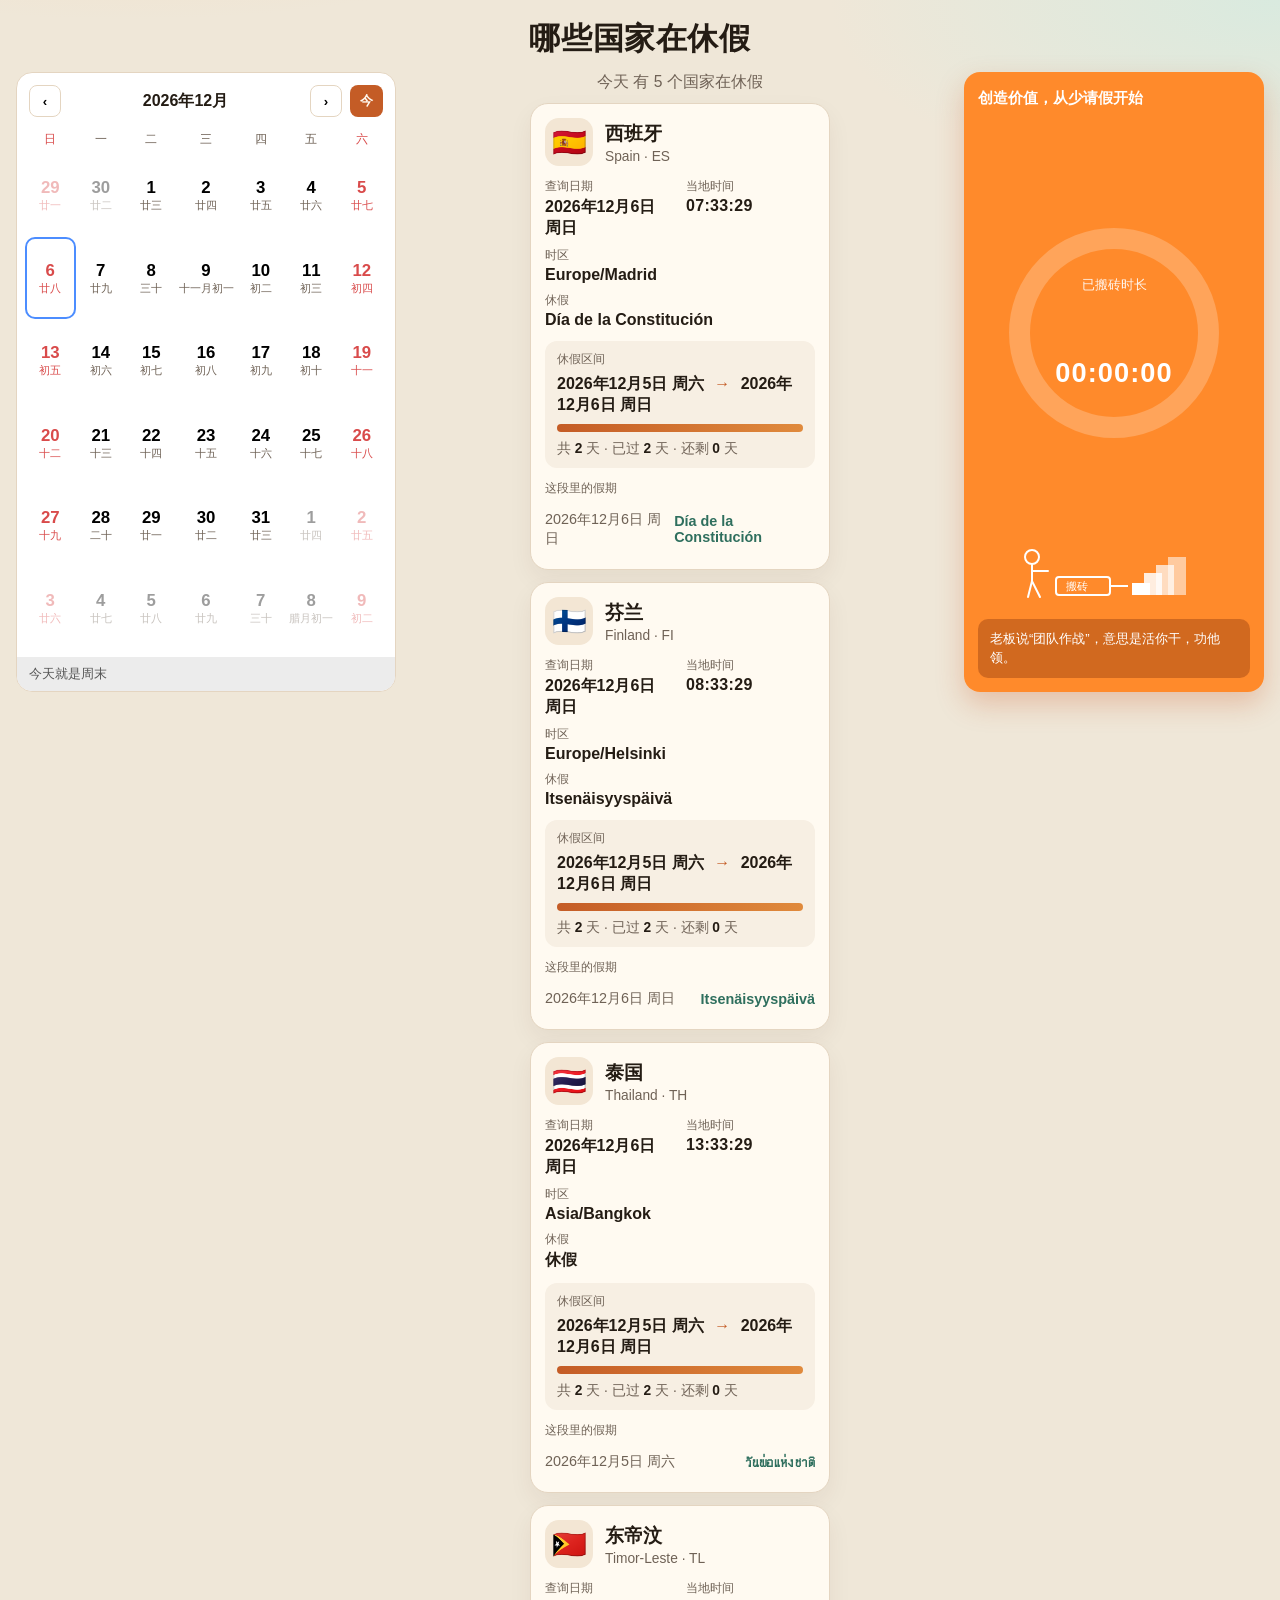
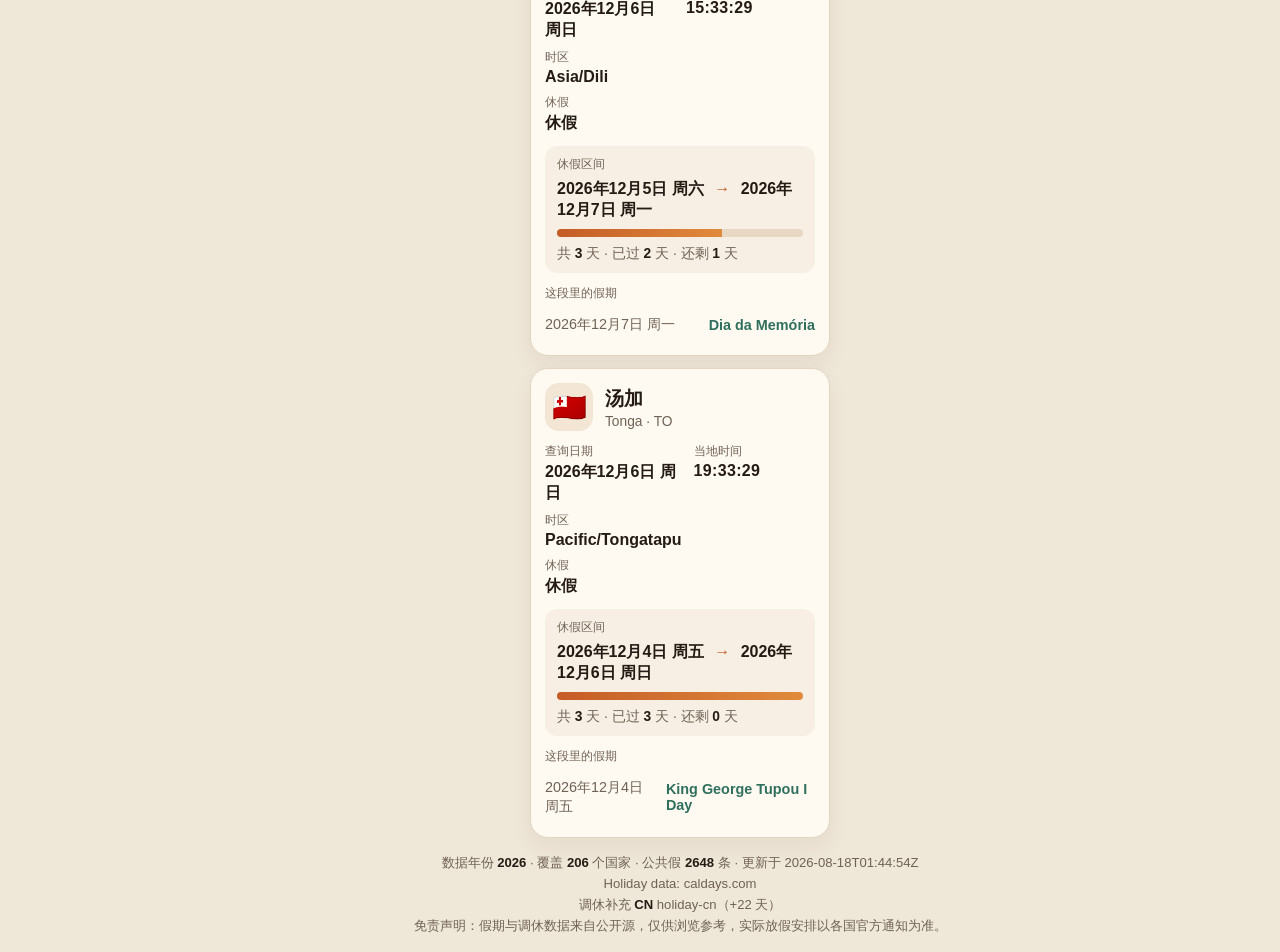
==== web/index.html @ ad93bbd3 "Publish brickcal: holiday calendar extension with work-hour tracking. Co-authored-by: Cursor <cursor" ====
<!doctype html>
<html lang="zh-CN">
  <head>
    <meta charset="utf-8" />
    <meta name="viewport" content="width=device-width, initial-scale=1" />
    <title>今天谁在休假 · 砖历</title>
    <style>
      :root {
        --bg: #efe7d8;
        --ink: #241c14;
        --muted: #6f6256;
        --paper: #fffaf1;
        --line: #e4d5c1;
        --accent: #c45c26;
        --accent-2: #2f6f5e;
        --cal-w: 380px;
        --cal-h: 620px;
        --work-w: 300px;
        --work-h: 620px;
        --side-gap: 16px;
        --side-top: 72px;
        --card-w: 300px;
        --card-h: 360px;
        --card-gap: 12px;
        --weekend: #d94b4b;
      }
      * { box-sizing: border-box; }
      html, body { min-height: 100%; }
      body {
        margin: 0;
        color: var(--ink);
        font-family: "Segoe UI", "PingFang SC", "Microsoft YaHei", sans-serif;
        background:
          radial-gradient(1200px 500px at 10% -10%, #f7d9b8 0%, transparent 55%),
          radial-gradient(900px 400px at 100% 0%, #d9eadf 0%, transparent 50%),
          var(--bg);
      }
      .page {
        min-height: 100vh;
        display: flex;
        flex-direction: column;
      }
      .hero {
        flex: 0 0 auto;
        padding: 18px 20px 12px;
        text-align: center;
      }
      h1 { margin: 0; font-size: clamp(1.5rem, 2.4vw, 2.1rem); letter-spacing: 0.02em; }
      #status, #meta { color: var(--muted); }
      #status { margin: 0 0 10px; font-size: 0.98rem; text-align: center; }
      .board {
        flex: 1 1 auto;
        width: 100%;
        padding: 0 calc(var(--side-gap) + var(--work-w) + 14px) 0 calc(var(--side-gap) + var(--cal-w) + 14px);
      }
      .col-cal,
      .col-work {
        position: fixed;
        top: var(--side-top);
        z-index: 3;
        display: flex;
        flex-direction: column;
      }
      .col-cal {
        left: var(--side-gap);
        width: var(--cal-w);
        height: var(--cal-h);
      }
      .col-work {
        right: var(--side-gap);
        width: var(--work-w);
        height: var(--work-h);
      }
      .col-list {
        min-width: 0;
        width: 100%;
        display: flex;
        flex-direction: column;
        align-items: center;
      }
      #status {
        width: var(--list-w, 100%);
      }
      #list {
        width: var(--list-w, 100%);
        margin: 0 auto;
        display: grid;
        grid-template-columns: repeat(auto-fill, var(--card-w));
        grid-auto-rows: minmax(var(--card-h), auto);
        gap: var(--card-gap);
        align-content: start;
        justify-content: center;
      }
      .cal-panel {
        flex: 1;
        min-height: 0;
        background: #fff;
        border-radius: 16px;
        border: 1px solid var(--line);
        display: flex;
        flex-direction: column;
        overflow: hidden;
      }
      .cal-head {
        display: flex;
        align-items: center;
        gap: 8px;
        padding: 12px 12px 8px;
      }
      .cal-head button {
        border: 1px solid var(--line);
        background: #fff;
        width: 32px;
        height: 32px;
        border-radius: 8px;
        cursor: pointer;
        font-weight: 700;
      }
      .cal-title { flex: 1; text-align: center; font-weight: 750; }
      .cal-today {
        border: 0 !important;
        background: var(--accent) !important;
        color: #fffaf1;
        width: auto !important;
        padding: 0 10px;
        border-radius: 8px;
      }
      .cal-grid {
        flex: 1;
        display: grid;
        grid-template-columns: repeat(7, 1fr);
        grid-template-rows: auto repeat(6, 1fr);
        padding: 0 8px 8px;
        min-height: 0;
      }
      .cal-dow {
        text-align: center;
        font-size: 0.78rem;
        color: var(--muted);
        padding: 6px 0;
      }
      .cal-dow.wk { color: var(--weekend); }
      .cal-cell {
        border: 0;
        background: transparent;
        border-radius: 10px;
        padding: 4px 2px;
        cursor: pointer;
        min-height: 0;
        display: flex;
        flex-direction: column;
        align-items: center;
        justify-content: center;
        gap: 2px;
      }
      .cal-cell .n { font-size: 1.05rem; font-weight: 650; }
      .cal-cell .sub {
        font-size: 0.68rem;
        color: var(--muted);
        line-height: 1.1;
        max-width: 100%;
        overflow: hidden;
        text-overflow: ellipsis;
        white-space: nowrap;
      }
      .cal-cell.out { opacity: 0.38; }
      .cal-cell.wk .n, .cal-cell.wk .sub { color: var(--weekend); }
      .cal-cell.fest .sub { color: var(--accent); font-weight: 700; }
      .cal-cell.selected {
        box-shadow: inset 0 0 0 2px #4c8dff;
      }
      .cal-foot {
        background: #ececec;
        color: #555;
        font-size: 0.82rem;
        padding: 8px 12px;
      }
      .work-panel {
        --work-top: #ff8a2b;
        --work-mid: #ff6a1f;
        --work-bottom: #f04d18;
        flex: 1;
        min-height: 0;
        border-radius: 16px;
        background: linear-gradient(
          180deg,
          var(--work-top) 0%,
          var(--work-mid) 42%,
          var(--work-bottom) 100%
        );
        color: #fff;
        padding: 16px 14px 14px;
        display: flex;
        flex-direction: column;
        box-shadow: 0 12px 28px rgba(200, 70, 20, 0.25);
        transition: background 0.8s ease;
      }
      .work-slogan {
        margin: 0;
        font-size: 0.92rem;
        font-weight: 700;
        line-height: 1.45;
        min-height: 2.7em;
      }
      .work-slogan.swap {
        animation: quote-swap 0.45s ease;
      }
      .work-ring-wrap {
        flex: 1;
        display: grid;
        place-items: center;
        min-height: 160px;
      }
      .work-overtime {
        --over-pct: 0%;
        position: relative;
        width: 246px;
        height: 246px;
        display: grid;
        place-items: center;
        background: transparent;
      }
      .work-over-svg,
      .work-ring-svg {
        position: absolute;
        inset: 0;
        width: 100%;
        height: 100%;
        overflow: visible;
        pointer-events: none;
        shape-rendering: geometricPrecision;
      }
      .work-over-track,
      .work-over-progress {
        fill: none;
        stroke-width: 18;
        stroke-linecap: butt;
      }
      .work-over-track { stroke: transparent; }
      .work-overtime.on .work-over-track { stroke: rgba(40, 6, 4, 0.32); }
      .work-over-progress { stroke: #8a120c; }
      .work-ring {
        --work-core-top: #ff7a24;
        --work-core-bottom: #ff5c16;
        position: relative;
        width: 210px;
        height: 210px;
        display: grid;
        place-items: center;
        background: transparent;
      }
      .work-ring-track,
      .work-ring-progress {
        fill: none;
        stroke-width: 21;
        stroke-linecap: butt;
      }
      .work-ring-track { stroke: rgba(255,255,255,0.22); }
      .work-ring-progress { stroke: #fff; }
      .work-ring-core {
        width: 168px;
        height: 168px;
        border-radius: 50%;
        background: linear-gradient(180deg, var(--work-core-top), var(--work-core-bottom));
        display: grid;
        place-items: center;
        text-align: center;
        transition: background 0.8s ease;
      }
      .work-ring small { display: block; opacity: 0.92; font-size: 0.8rem; }
      .work-ring b {
        display: block;
        margin-top: 6px;
        font-size: 1.7rem;
        font-variant-numeric: tabular-nums;
        letter-spacing: 0.04em;
      }
      .work-art { height: 72px; display: grid; place-items: center; overflow: visible; }
      .work-art svg { overflow: visible; }
      .work-art .work-mover,
      .work-art .work-cart,
      .work-art .brick {
        transform-box: fill-box;
      }
      .work-art .work-mover {
        transform-origin: 28px 54px;
        animation: work-push 1.2s ease-in-out infinite;
      }
      .work-art .work-cart {
        transform-origin: left center;
        animation: work-cart 1.2s ease-in-out infinite;
      }
      .work-art .brick {
        transform-origin: center bottom;
        animation: work-brick 4.8s ease-in-out infinite;
      }
      .work-art .brick:nth-child(1) { animation-delay: 0s; }
      .work-art .brick:nth-child(2) { animation-delay: 0.28s; }
      .work-art .brick:nth-child(3) { animation-delay: 0.56s; }
      .work-art .brick:nth-child(4) { animation-delay: 0.84s; }
      @keyframes work-push {
        0%, 100% { transform: translateX(0) rotate(0deg); }
        35% { transform: translateX(4px) rotate(6deg); }
        55% { transform: translateX(1px) rotate(1deg); }
      }
      @keyframes work-cart {
        0%, 100% { transform: translateX(0); }
        40% { transform: translateX(5px); }
        60% { transform: translateX(2px); }
      }
      @keyframes work-brick {
        0%, 8% { transform: scaleY(0); opacity: 0.15; }
        18%, 72% { transform: scaleY(1); opacity: 1; }
        88%, 100% { transform: scaleY(0); opacity: 0.15; }
      }
      @media (prefers-reduced-motion: reduce) {
        .work-art .work-mover,
        .work-art .work-cart,
        .work-art .brick,
        .work-quote.swap,
        .work-slogan.swap { animation: none; }
      }
      .work-quote {
        margin: 8px 0 0;
        background: rgba(90, 20, 0, 0.28);
        border-radius: 10px;
        padding: 10px 12px;
        font-size: 0.82rem;
        line-height: 1.5;
        min-height: 3.2em;
      }
      .work-quote.swap {
        animation: quote-swap 0.45s ease;
      }
      @keyframes quote-swap {
        from { opacity: 0.2; transform: translateY(4px); }
        to { opacity: 1; transform: translateY(0); }
      }
      .card {
        width: var(--card-w);
        min-height: var(--card-h);
        background: var(--paper);
        border: 1px solid var(--line);
        border-radius: 18px;
        padding: 14px;
        box-shadow: 0 10px 24px rgba(70, 42, 20, 0.06);
      }
      .card-head { display: flex; gap: 12px; align-items: center; margin-bottom: 12px; }
      .flag {
        width: 48px; height: 48px; border-radius: 14px;
        display: grid; place-items: center;
        background: #f3e6d4; font-size: 28px;
      }
      .card-head h2 { margin: 0; font-size: 1.2rem; }
      .en { margin: 2px 0 0; color: var(--muted); font-size: 0.86rem; }
      .facts {
        display: grid;
        grid-template-columns: 1fr 1fr;
        gap: 8px 12px;
        margin: 0 0 12px;
      }
      .facts div:last-child { grid-column: 1 / -1; }
      dt { color: var(--muted); font-size: 0.75rem; }
      dd { margin: 2px 0 0; font-weight: 650; }
      .local-clock { font-variant-numeric: tabular-nums; letter-spacing: 0.02em; }
      .span-block {
        background: #f7efe3;
        border-radius: 12px;
        padding: 10px 12px;
        margin-bottom: 12px;
      }
      .span-title { font-size: 0.75rem; color: var(--muted); margin-bottom: 6px; }
      .span-range { font-weight: 700; margin-bottom: 8px; }
      .span-range span { color: var(--accent); padding: 0 6px; }
      .meter {
        height: 8px; background: #e7d7c3; border-radius: 99px; overflow: hidden;
      }
      .meter i {
        display: block; height: 100%; background: linear-gradient(90deg, var(--accent), #e08a3c);
      }
      .span-meta { margin-top: 8px; color: var(--muted); font-size: 0.86rem; }
      .span-meta b { color: var(--ink); }
      .holiday-list { list-style: none; padding: 0; margin: 0; }
      .holiday-list li {
        display: flex; justify-content: space-between; gap: 8px; align-items: center;
        padding: 7px 0; border-bottom: 1px dashed var(--line);
        font-size: 0.9rem;
      }
      .holiday-list li:last-child { border-bottom: 0; }
      .chip-date { color: var(--muted); }
      .chip-name { font-weight: 650; color: var(--accent-2); }
      .chip-reason {
        flex: 0 0 auto;
        font-size: 0.72rem;
        font-weight: 700;
        color: #fffaf1;
        background: var(--accent);
        border-radius: 999px;
        padding: 2px 8px;
      }
      .empty-holidays { margin: 0; color: var(--muted); font-size: 0.88rem; }
      .site-foot {
        flex: 0 0 auto;
        padding: 14px calc(var(--side-gap) + var(--work-w) + 14px) 16px calc(var(--side-gap) + var(--cal-w) + 14px);
        font-size: 0.82rem;
        line-height: 1.6;
        color: var(--muted);
        text-align: center;
      }
      .site-foot b { color: var(--ink); }
      @media (max-width: 1080px) {
        .col-cal, .col-work {
          position: static;
          width: 100%;
          height: var(--cal-h);
        }
        .board, .site-foot {
          padding-left: 16px;
          padding-right: 16px;
        }
      }
    </style>
  </head>
  <body>
    <div class="page">
      <header class="hero">
        <h1>哪些国家在休假</h1>
        <input id="queryDate" type="date" hidden />
      </header>
      <div class="board">
        <aside class="col-cal">
          <div class="cal-panel">
            <div class="cal-head">
              <button id="calPrev" type="button" aria-label="上一月">‹</button>
              <div class="cal-title" id="calTitle">—</div>
              <button id="calNext" type="button" aria-label="下一月">›</button>
              <button id="todayBtn" class="cal-today" type="button">今</button>
            </div>
            <div class="cal-grid" id="calGrid"></div>
            <div class="cal-foot" id="calFoot">—</div>
          </div>
        </aside>
        <section class="col-list">
          <p id="status">正在读取假期数据…</p>
          <div id="list"></div>
        </section>
        <aside class="col-work">
          <div class="work-panel">
            <p class="work-slogan" id="workSlogan">努力奋斗，为公司创造价值</p>
            <div class="work-ring-wrap">
              <div class="work-overtime" id="workOvertime">
                <svg class="work-over-svg" viewBox="0 0 246 246" aria-hidden="true">
                  <circle class="work-over-track" cx="123" cy="123" r="114" />
                  <circle class="work-over-progress" id="workOverArc" cx="123" cy="123" r="114" transform="rotate(-90 123 123)" stroke-dasharray="0 717" />
                </svg>
                <div class="work-ring" id="workRing">
                  <svg class="work-ring-svg" viewBox="0 0 210 210" aria-hidden="true">
                    <circle class="work-ring-track" cx="105" cy="105" r="94.5" />
                    <circle class="work-ring-progress" id="workRingArc" cx="105" cy="105" r="94.5" transform="rotate(-90 105 105)" stroke-dasharray="0 594" />
                  </svg>
                  <div class="work-ring-core">
                    <small>已搬砖时长</small>
                    <b id="workTimer">00:00:00</b>
                  </div>
                </div>
              </div>
            </div>
            <div class="work-art" aria-hidden="true">
              <svg width="220" height="64" viewBox="0 0 220 64" fill="none">
                <g class="work-mover">
                  <circle cx="28" cy="14" r="7" stroke="#fff" stroke-width="2"/>
                  <path d="M28 22v16M28 28h16M24 54l4-16 8 16" stroke="#fff" stroke-width="2" stroke-linecap="round"/>
                </g>
                <g class="work-cart">
                  <rect x="52" y="34" width="54" height="18" rx="3" stroke="#fff" stroke-width="2"/>
                  <text x="62" y="47" fill="#fff" font-size="11">搬砖</text>
                  <path d="M106 43h18" stroke="#fff" stroke-width="2"/>
                </g>
                <g class="work-stack">
                  <rect class="brick" x="128" y="40" width="18" height="12" fill="#fff"/>
                  <rect class="brick" x="140" y="30" width="18" height="22" fill="#fff" opacity="0.85"/>
                  <rect class="brick" x="152" y="22" width="18" height="30" fill="#fff" opacity="0.7"/>
                  <rect class="brick" x="164" y="14" width="18" height="38" fill="#fff" opacity="0.55"/>
                </g>
              </svg>
            </div>
            <p class="work-quote" id="workQuote">老板说“格局打开”，意思是少要钱多干活。</p>
          </div>
        </aside>
      </div>
      <footer class="site-foot" id="meta"></footer>
    </div>
    <script src="./zh-names.js"></script>
    <script src="./holiday.js"></script>
    <script src="./work-copy.js"></script>
    <script src="./app.js"></script>
  </body>
</html>
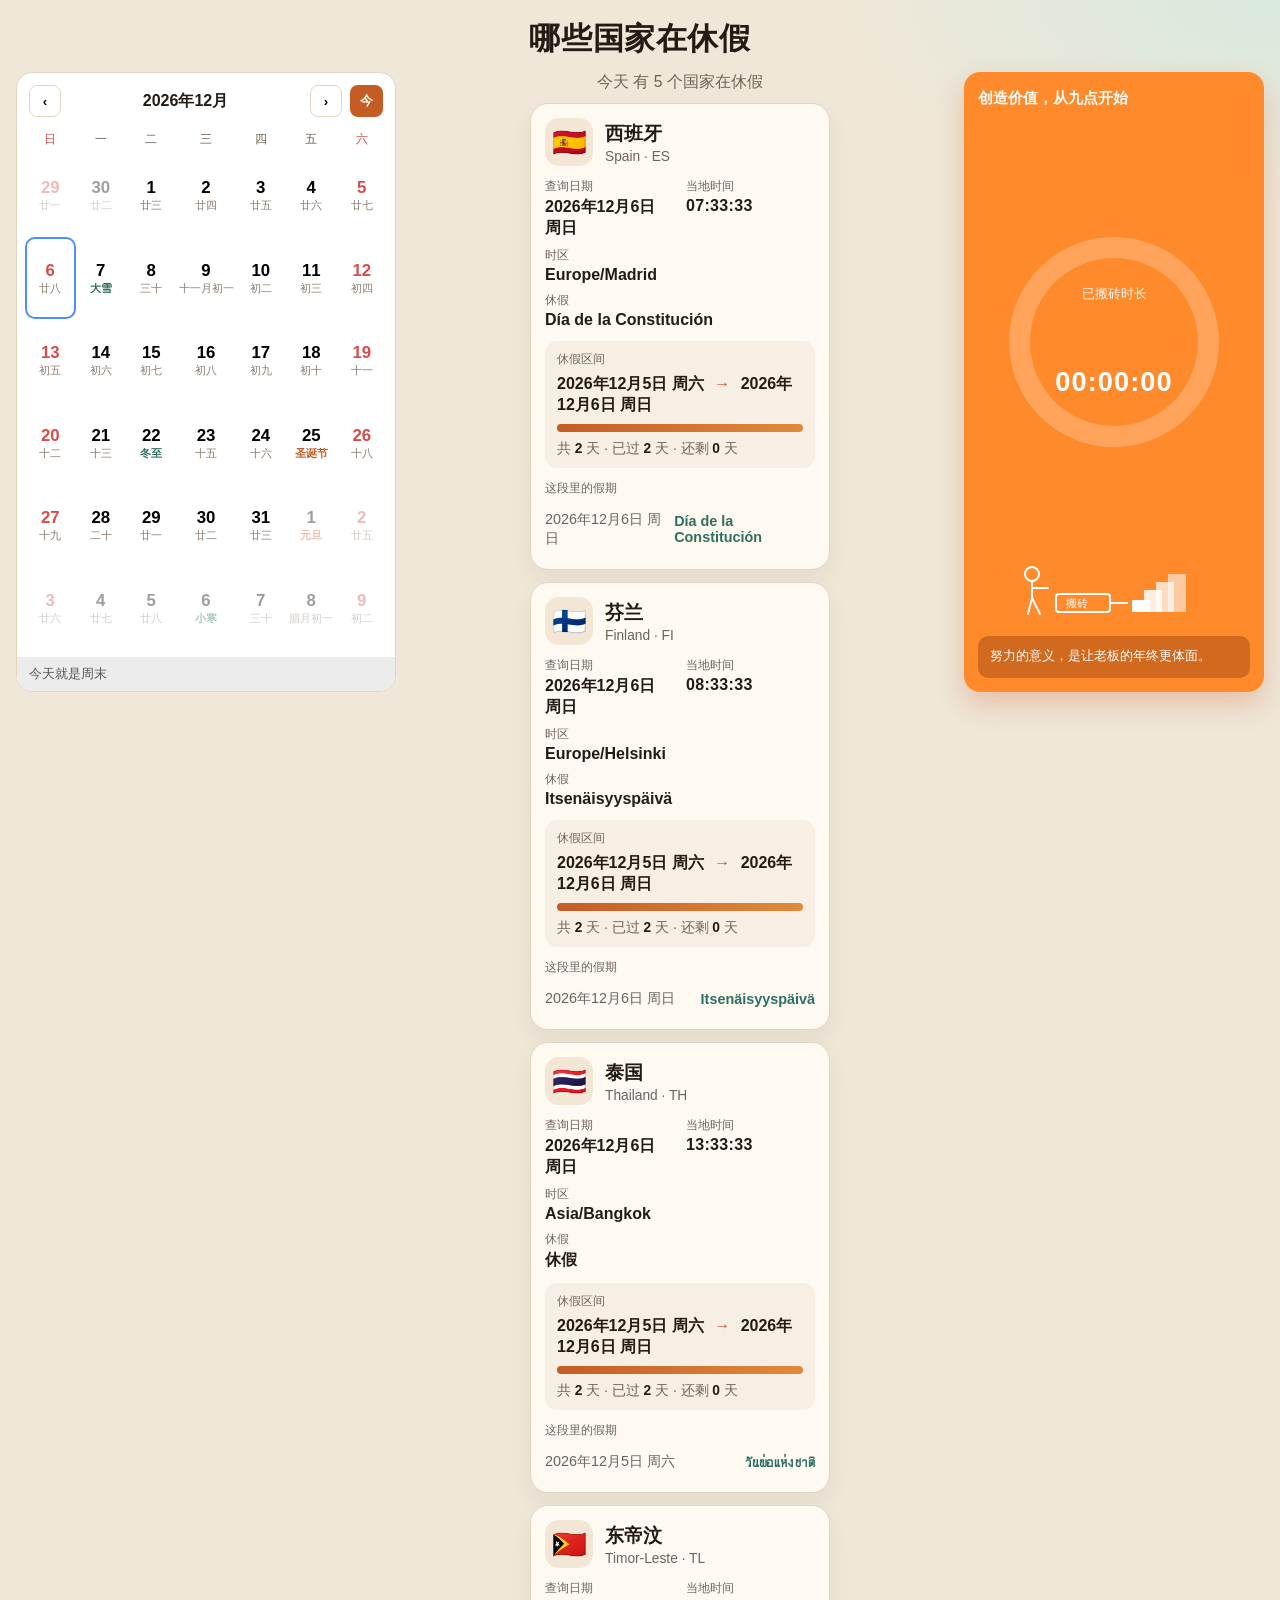
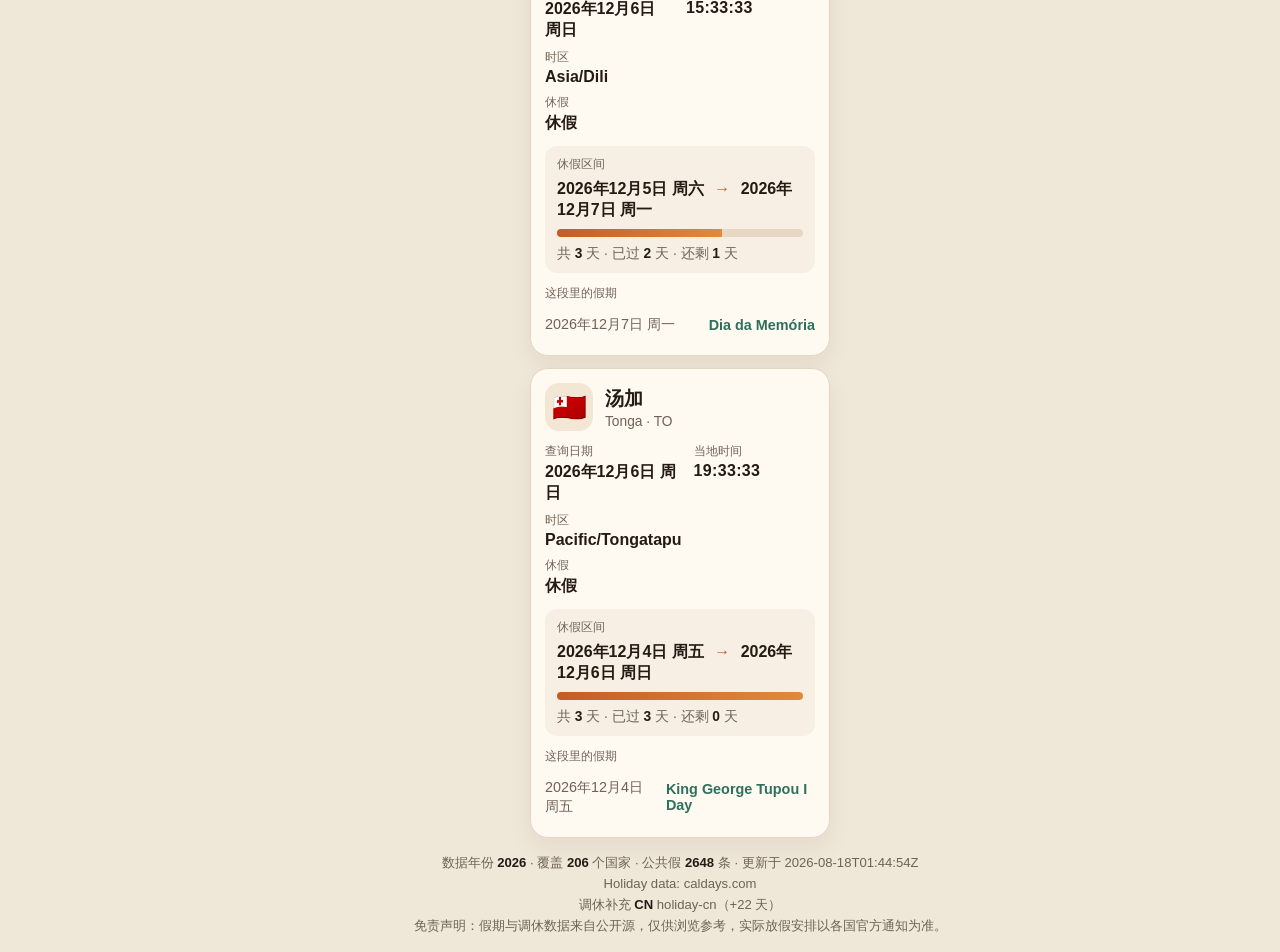
==== commit 77e84086: "Show Chinese festivals and solar terms on the calendar, with a delayed hover tip for multi-info days" ====
--- a/web/index.html
+++ b/web/index.html
@@ -166,6 +166,8 @@
       .cal-cell.out { opacity: 0.38; }
       .cal-cell.wk .n, .cal-cell.wk .sub { color: var(--weekend); }
       .cal-cell.fest .sub { color: var(--accent); font-weight: 700; }
+      .cal-cell.term .sub { color: var(--accent-2); font-weight: 700; }
+      .cal-cell.lunar .sub { color: #8a7b6d; }
       .cal-cell.selected {
         box-shadow: inset 0 0 0 2px #4c8dff;
       }
